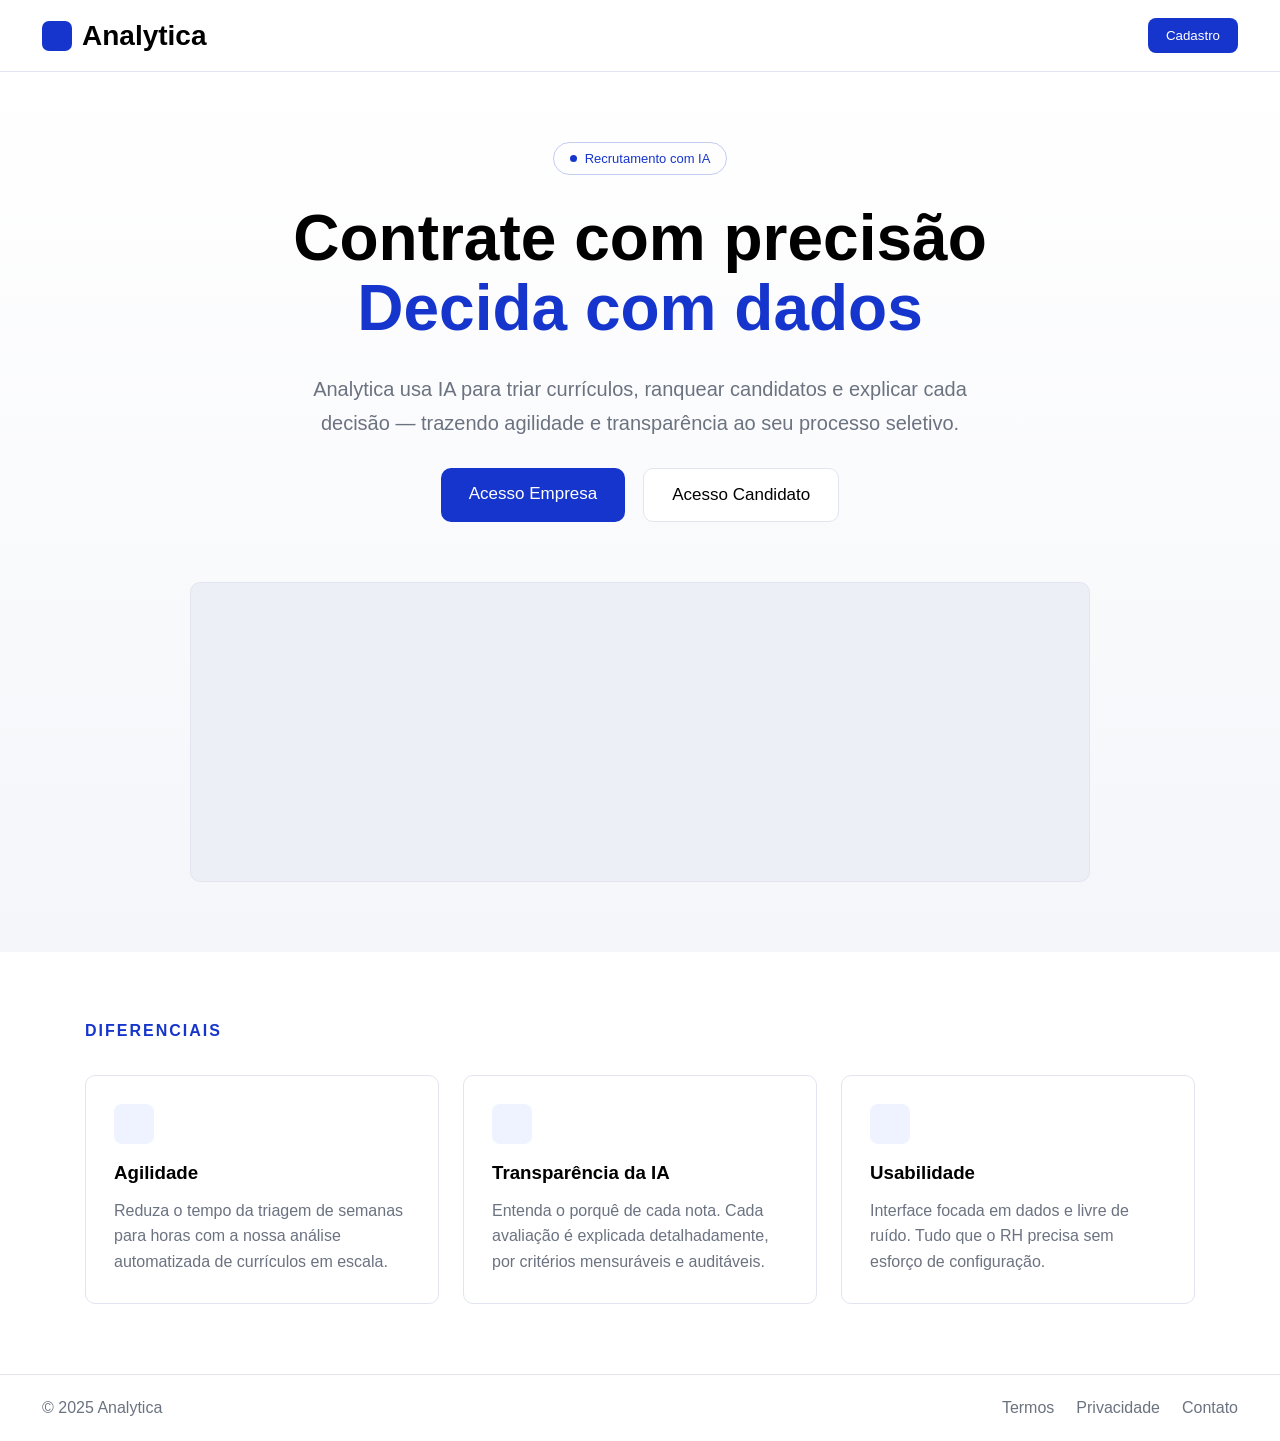
==== index.html @ d783c2a8 "Commit Projeto Rafa Moura" ====
<!DOCTYPE html>
<html lang="pt-BR">
<head>
    <meta charset="UTF-8">
    <meta name="viewport" content="width=device-width, initial-scale=1.0">
    <title>Analytica</title>

    <link rel="stylesheet" href="css/style.css">
</head>

<body>

    <header>
        <div id="logo">
            <div id="logo_icone"><!-- Acrescentar ícone --></div>
            <span>Analytica</span>
        </div>

        <button id="cadastro">Cadastro</button>
    </header>

    <section id="home">

        <div id="desc_titulo">
            <span class="bolinha"></span>
            Recrutamento com IA
        </div>

        <div id="titulo">
            <h1>Contrate com precisão</h1>
            <h1 id="titulo2">Decida com dados</h1>
        </div>

        <div id="sobre">
            <p>
                Analytica usa IA para triar currículos, ranquear candidatos
                e explicar cada decisão — trazendo agilidade e transparência
                ao seu processo seletivo.
            </p>
        </div>

        <div id="botoes">
            <a href="#" class="botao" id="botao_acesso_empresa">
                <!-- Acrescentar ícone -->
                Acesso Empresa
            </a>

            <a href="#" class="botao" id="botao_acesso_candidato">
                <!-- Acrescentar ícone -->
                Acesso Candidato
            </a>
        </div>

        <div id="imagem_produto">
            <!--
            COLOCAR IMAGEM

            <div class="x">x</div>
            <span>Ilustração / Screenshot do produto</span>
            -->
        </div>

    </section>

    <section id="main">

        <h4 id="titulo_diferenciais">DIFERENCIAIS</h4>

        <div id="blocos">

            <div class="bloco">
                <div class="icone"> <!-- Acrescentar ícone --> </div>
                <h3>Agilidade</h3>

                <p>
                    Reduza o tempo da triagem de semanas para horas
                    com a nossa análise automatizada de currículos em escala.
                </p>
            </div>

            <div class="bloco">
                <div class="icone"> <!-- Acrescentar ícone --> </div>
                <h3>Transparência da IA</h3>

                <p>
                    Entenda o porquê de cada nota.
                    Cada avaliação é explicada detalhadamente, por critérios mensuráveis
                    e auditáveis.
                </p>
            </div>

            <div class="bloco">
                <div class="icone"> <!-- Acrescentar ícone --> </div>
                <h3>Usabilidade</h3>

                <p>
                    Interface focada em dados e livre de ruído.
                    Tudo que o RH precisa sem esforço de configuração.
                </p>
            </div>

        </div>

    </section>

    <footer>

        <!-- Aumentar footer -->

        <span>© 2025 Analytica</span>

        <div id="footer_links">
            <a href="#">Termos</a>
            <a href="#">Privacidade</a>
            <a href="#">Contato</a>
        </div>

    </footer>

    <script src="js/index.js"></script>

</body>
</html>
---- css/style.css ----
:root{
    --color-blue: #1635CC;
    --color-darkblue: #0F27A8;
    --color-gray: #6B7280;
    --color-border: #E2E5EF;

    --radius: 10px;
}

*{
    margin: 0;
    padding: 0;
    box-sizing: border-box;
}

body{
    background: white;
    color: black;
    font-family: Arial, Helvetica, sans-serif;
}

/* HEADER */

header{

    display: flex;
    justify-content: space-between;
    align-items: center;

    padding: 18px 42px; /* top/bottom 18px left/right 42px */

    border-bottom: 1px solid var(--color-border);

}

#logo{

    display: flex;
    align-items: center;
    gap: 10px;

    font-weight: bold;
    font-size: 28px;

}

#logo_icone{

    width: 30px;
    height: 30px;

    background: var(--color-blue);

    color: white;

    display: flex;
    justify-content: center;
    align-items: center;

    border-radius: 7px;

    font-size: 14px;

}

#cadastro{
    
    cursor: pointer;

    background: var(--color-blue);
    color: white;

    border: none;
    border-radius: 8px;

    padding: 10px 18px;

}

#cadastro:hover{
    background: var(--color-darkblue);
}

/* HOME */

#home{

    display: flex;
    flex-direction: column;
    align-items: center;

    text-align: center;

    padding: 70px 20px;

    background: linear-gradient(180deg,#fff,#F5F6FA);

}

#desc_titulo{

    display: flex;
    align-items: center;
    gap: 8px;

    border: 1px solid rgba(22,53,204,.25);
    border-radius: 999px;

    color: var(--color-blue);

    padding: 8px 16px;
    font-size: 13px;
    margin-bottom: 28px;

}

.bolinha{

    width: 7px;
    height: 7px;

    background: var(--color-blue);

    border-radius: 50%;

}

#titulo{
    max-width: 850px;
    line-height: 1.1;
}

#titulo h1{
    font-size: 64px;
    font-weight: 800;
}

#titulo2{
    color: var(--color-blue);
}

#sobre{

    max-width: 700px;
    margin: 28px 0;

    color: var(--color-gray);

    line-height: 1.7;
    font-size: 20px;

}

#botoes{

    display: flex;
    gap: 18px;

    margin-bottom: 60px;

    flex-wrap: wrap;

}

.botao{

    cursor: pointer;

    padding: 16px 28px;
    font-size: 17px;
    
    text-decoration: none;

    border-radius: 10px;

    transition: .25s;

}

#botao_acesso_empresa{
    background: var(--color-blue);
    color: white;
    border: none;
}

#botao_acesso_empresa:hover{
    background: var(--color-darkblue);
}

#botao_acesso_candidato{
    color: black;
    background: white;
    border: 1px solid var(--color-border);
}

#botao_acesso_candidato:hover{
    border-color: var(--color-blue);
    color: var(--color-blue);
    background: #EEF3FF;
}

/* IMAGEM */

#imagem_produto{

    width: 100%;
    max-width: 900px;
    height: 300px;

    border: 1px solid var(--color-border);

    background: #ECEFF5;

    border-radius: var(--radius);

    display: flex;
    flex-direction: column;
    justify-content: center;
    align-items: center;

    color: var(--color-gray);

}

/* Remover */
#imagem_produto .x{
    font-size: 42px;
    margin-bottom: 10px;
}

/* MAIN */

#main{
    padding: 70px 20px;
    max-width: 1150px;
    margin: auto;
}

#titulo_diferenciais{
    color: var(--color-blue);
    letter-spacing: 2px;
    margin-bottom: 35px;
}

#blocos{
    display: grid;
    grid-template-columns: repeat(3,1fr);
    gap: 24px;
}

.bloco{

    border: 1px solid var(--color-border);
    border-radius: var(--radius);

    padding: 28px;

    transition: .25s;

}

.bloco:hover{

    border-color: #B7C2FF;

    transform: translateY(-3px);

    box-shadow: 0 8px 20px rgba(0,0,0,.05);

}

.icone{

    width: 40px;
    height: 40px;

    background: #EEF3FF;

    color: var(--color-blue);

    display: flex;
    justify-content: center;
    align-items: center;

    border-radius: 8px;

    margin-bottom: 18px;

}

.bloco h3{
    margin-bottom: 14px;
}

.bloco p{
    color: var(--color-gray);
    line-height: 1.6;
}

/* FOOTER */

footer{

    display: flex;
    justify-content: space-between;
    align-items: center;

    padding: 24px 42px;

    border-top: 1px solid var(--color-border);

    color: var(--color-gray);

    flex-wrap: wrap;

}

#footer_links{
    display: flex;
    gap: 22px;
}

#footer_links a{
    text-decoration: none;
    color: var(--color-gray);
}

/* RESPONSIVIDADE */

@media(max-width: 900px){

    #titulo h1{
        font-size: 46px;
    }

    #blocos{
        grid-template-columns: 1fr;
    }

    header, footer{
        padding: 18px;
    }

}

@media(max-width: 430px){
    .botao{
        width: 100%;    
    }
}
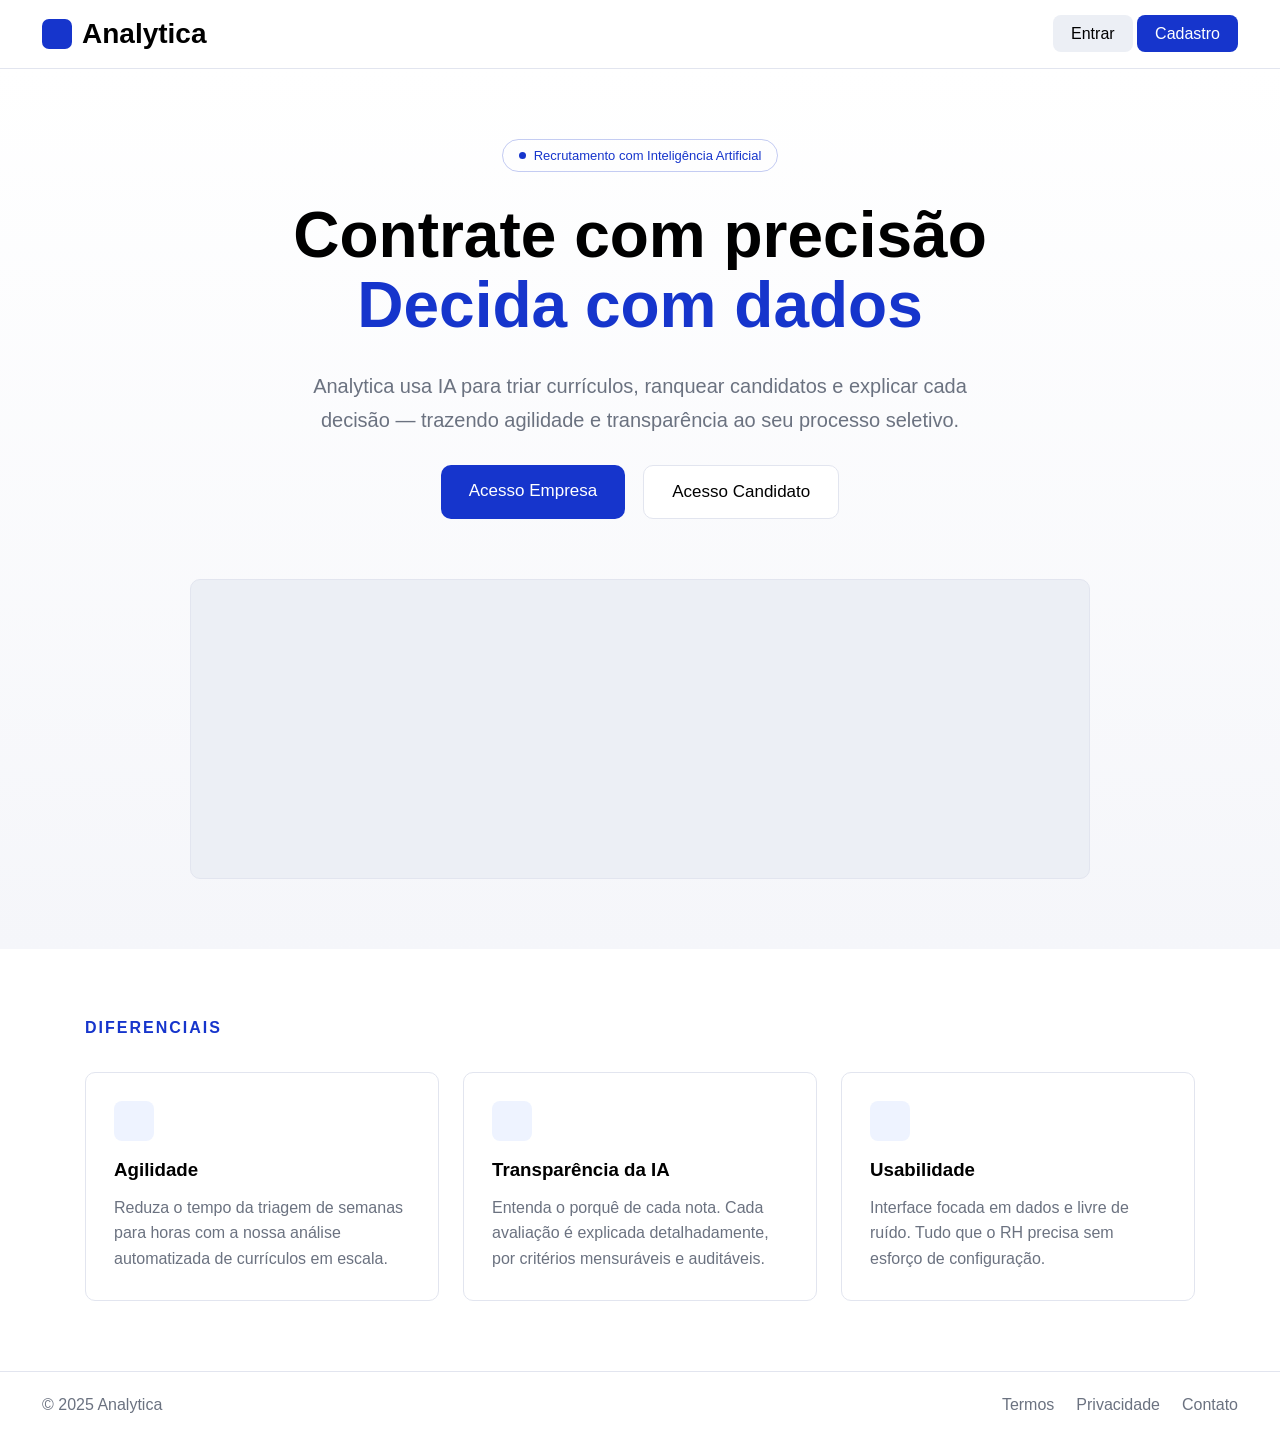
==== commit d5a51923: "AlteracoesTecnicas" ====
--- a/index.html
+++ b/index.html
@@ -16,14 +16,17 @@
             <span>Analytica</span>
         </div>
 
-        <button id="cadastro">Cadastro</button>
+        <div id="botoes_header">
+            <a href="paginas/login.html" id="login">Entrar</a>
+            <a href="paginas/cadastro.html" id="cadastro">Cadastro</a>
+        </div>
     </header>
 
     <section id="home">
 
         <div id="desc_titulo">
             <span class="bolinha"></span>
-            Recrutamento com IA
+            Recrutamento com Inteligência Artificial
         </div>
 
         <div id="titulo">
--- a/css/style.css
+++ b/css/style.css
@@ -1,10 +1,15 @@
 :root{
+
     --color-blue: #1635CC;
     --color-darkblue: #0F27A8;
+
     --color-gray: #6B7280;
+    --color-lightgray: #F5F6FA;
+
     --color-border: #E2E5EF;
 
     --radius: 10px;
+
 }
 
 *{
@@ -13,6 +18,10 @@
     box-sizing: border-box;
 }
 
+html{
+    scroll-behavior: smooth;
+}
+
 body{
     background: white;
     color: black;
@@ -63,6 +72,28 @@
 
 }
 
+#login{
+
+    cursor: pointer;
+
+    background-color: #ECEFF5;
+    color: black;
+
+    border: none;
+    border-radius: 8px;
+
+    text-decoration: none;
+
+    padding: 10px 18px;
+
+    transition: .25s;
+    
+}
+#login:hover{
+    color: var(--color-blue);
+    background: #EEF3FF;
+}
+    
 #cadastro{
     
     cursor: pointer;
@@ -73,10 +104,13 @@
     border: none;
     border-radius: 8px;
 
+    text-decoration: none;
+
     padding: 10px 18px;
 
-}
-
+    transition: .25s;
+    
+}
 #cadastro:hover{
     background: var(--color-darkblue);
 }
@@ -260,13 +294,9 @@
 }
 
 .bloco:hover{
-
     border-color: #B7C2FF;
-
     transform: translateY(-3px);
-
     box-shadow: 0 8px 20px rgba(0,0,0,.05);
-
 }
 
 .icone{
@@ -347,4 +377,30 @@
     .botao{
         width: 100%;    
     }
+}
+
+@media(max-width: 400px){
+    
+    header{
+        flex-direction: column;
+        align-items: stretch;
+        gap: 15px;
+        padding: 18px 20px;
+    }
+
+    #logo{
+        justify-content: flex-start;
+    }
+
+    footer{
+        display: flex;
+        flex-direction: column;
+        justify-content: flex-start;
+        align-items: flex-start;
+    }
+
+    #footer_links{
+        margin-top: 10px;
+    }
+    
 }
